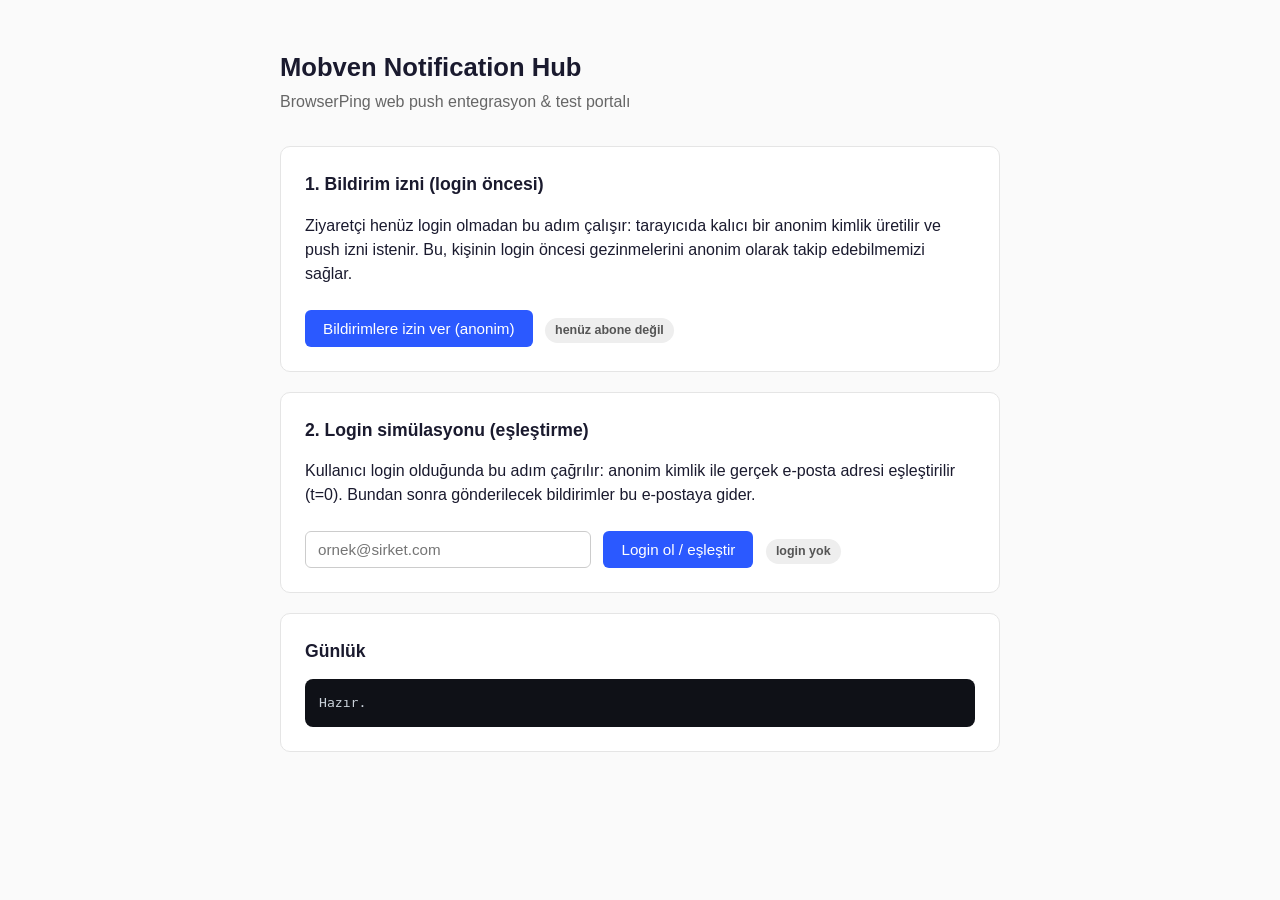
==== index.html @ 8e175962 "Mobven Notification Hub: BrowserPing web push test portalı" ====
<!DOCTYPE html>
<html lang="tr">
<head>
<meta charset="UTF-8" />
<meta name="viewport" content="width=device-width, initial-scale=1.0" />
<title>Mobven Notification Hub</title>
<style>
  :root { color-scheme: light; }
  body {
    font-family: -apple-system, BlinkMacSystemFont, "Segoe UI", sans-serif;
    max-width: 720px;
    margin: 48px auto;
    padding: 0 20px;
    color: #1a1a2e;
    background: #fafafa;
    line-height: 1.5;
  }
  h1 { font-size: 1.6rem; margin-bottom: 4px; }
  .subtitle { color: #666; margin-top: 0; margin-bottom: 32px; }
  .card {
    background: #fff;
    border: 1px solid #e5e5e5;
    border-radius: 10px;
    padding: 24px;
    margin-bottom: 20px;
  }
  .card h2 { font-size: 1.1rem; margin-top: 0; }
  button {
    background: #2b59ff;
    color: #fff;
    border: none;
    padding: 10px 18px;
    border-radius: 6px;
    font-size: 0.95rem;
    cursor: pointer;
    margin-right: 8px;
    margin-top: 8px;
  }
  button:hover { background: #1e46d6; }
  button.secondary { background: #eee; color: #333; }
  button.secondary:hover { background: #ddd; }
  input[type="email"] {
    padding: 9px 12px;
    border: 1px solid #ccc;
    border-radius: 6px;
    font-size: 0.95rem;
    width: 260px;
    margin-right: 8px;
  }
  #log {
    font-family: ui-monospace, "SF Mono", Consolas, monospace;
    font-size: 0.82rem;
    background: #0f1117;
    color: #c9d1d9;
    padding: 14px;
    border-radius: 8px;
    max-height: 240px;
    overflow-y: auto;
    white-space: pre-wrap;
    word-break: break-all;
  }
  .status-pill {
    display: inline-block;
    padding: 3px 10px;
    border-radius: 999px;
    font-size: 0.78rem;
    font-weight: 600;
    background: #eee;
    color: #555;
  }
  .status-pill.ok { background: #dcfce7; color: #166534; }
  .status-pill.warn { background: #fef3c7; color: #92400e; }
</style>
</head>
<body>

  <h1>Mobven Notification Hub</h1>
  <p class="subtitle">BrowserPing web push entegrasyon &amp; test portalı</p>

  <div class="card">
    <h2>1. Bildirim izni (login öncesi)</h2>
    <p>
      Ziyaretçi henüz login olmadan bu adım çalışır: tarayıcıda kalıcı bir
      anonim kimlik üretilir ve push izni istenir. Bu, kişinin login öncesi
      gezinmelerini anonim olarak takip edebilmemizi sağlar.
    </p>
    <button id="btn-anon">Bildirimlere izin ver (anonim)</button>
    <span id="anon-status" class="status-pill">henüz abone değil</span>
  </div>

  <div class="card">
    <h2>2. Login simülasyonu (eşleştirme)</h2>
    <p>
      Kullanıcı login olduğunda bu adım çağrılır: anonim kimlik ile gerçek
      e-posta adresi eşleştirilir (t=0). Bundan sonra gönderilecek bildirimler
      bu e-postaya gider.
    </p>
    <input type="email" id="email-input" placeholder="ornek@sirket.com" />
    <button id="btn-identify">Login ol / eşleştir</button>
    <span id="identify-status" class="status-pill">login yok</span>
  </div>

  <div class="card">
    <h2>Günlük</h2>
    <div id="log">Hazır.</div>
  </div>

  <script src="webpush-client.js"></script>
  <script>
    BrowserPing.init({
      vapidPublicKey: "BHjzvzgEEaqyoka-PdMGo0NgqEXYK7MZ83EW4vQsz1myQFbYdkXai9aOv2mpK-hVmbwad2Q1nrPabNBbcuj3fD4",
      registerEndpoint: "https://browserping-prod-func.azurewebsites.net/api/registerInstallation",
      swPath: "sw.js",
    });

    const logEl = document.getElementById('log');
    function log(msg) {
      const time = new Date().toLocaleTimeString('tr-TR');
      logEl.textContent += `\n[${time}] ${msg}`;
      logEl.scrollTop = logEl.scrollHeight;
    }

    document.getElementById('btn-anon').addEventListener('click', async function () {
      const pill = document.getElementById('anon-status');
      try {
        log('Anonim abonelik başlatılıyor...');
        const result = await BrowserPing.subscribeAnonymous();
        log('Sonuç: ' + JSON.stringify(result));
        if (result.registered) {
          pill.textContent = 'abone: ' + result.anonId;
          pill.className = 'status-pill ok';
        } else if (result.permission && result.permission !== 'granted') {
          pill.textContent = 'izin verilmedi (' + result.permission + ')';
          pill.className = 'status-pill warn';
        } else if (result.supported === false) {
          pill.textContent = 'tarayıcı desteklemiyor';
          pill.className = 'status-pill warn';
        }
      } catch (e) {
        log('HATA: ' + e.message);
        pill.textContent = 'hata';
        pill.className = 'status-pill warn';
      }
    });

    document.getElementById('btn-identify').addEventListener('click', async function () {
      const pill = document.getElementById('identify-status');
      const email = document.getElementById('email-input').value.trim();
      if (!email) {
        log('Önce bir e-posta adresi gir.');
        return;
      }
      try {
        log('Eşleştirme yapılıyor: ' + email);
        const result = await BrowserPing.identify(email);
        log('Sonuç: ' + JSON.stringify(result));
        if (result.registered) {
          pill.textContent = 'eşleşti: ' + email;
          pill.className = 'status-pill ok';
        } else if (result.permission && result.permission !== 'granted') {
          pill.textContent = 'izin verilmedi (' + result.permission + ')';
          pill.className = 'status-pill warn';
        }
      } catch (e) {
        log('HATA: ' + e.message);
        pill.textContent = 'hata';
        pill.className = 'status-pill warn';
      }
    });
  </script>

</body>
</html>
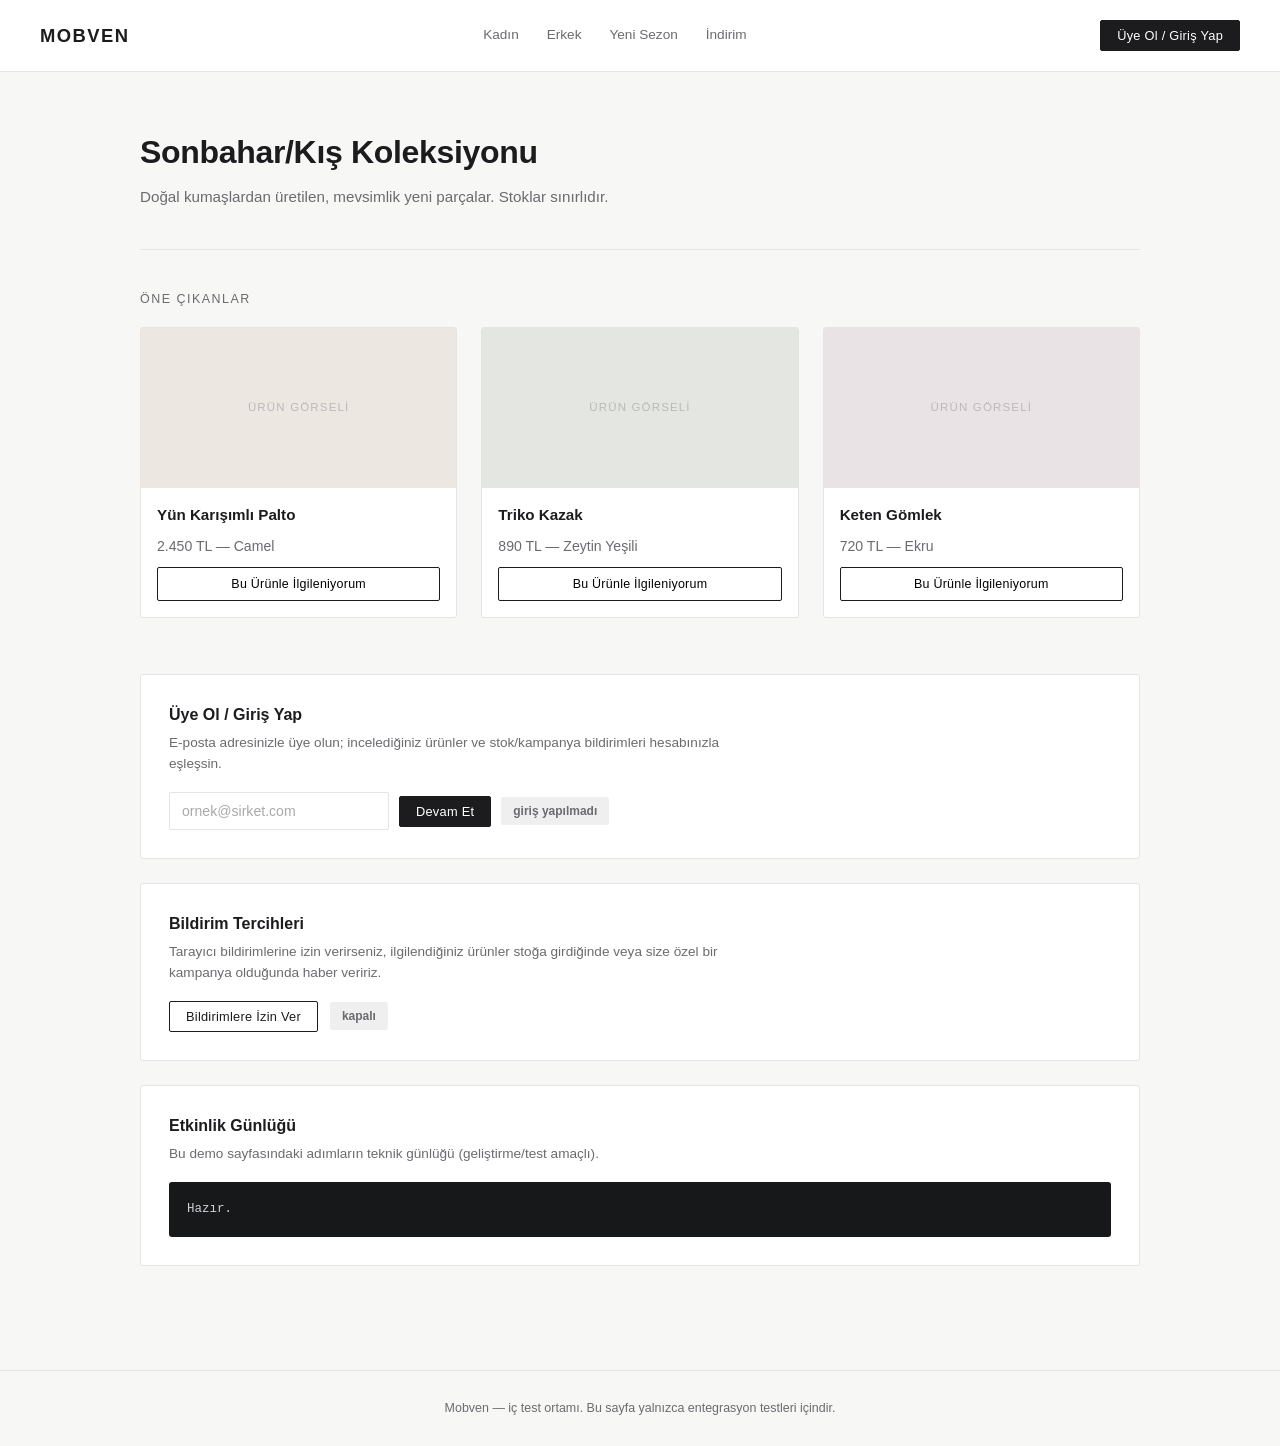
==== commit c38ccacd: "Mobven demo: tekstil e-ticaret senaryosu (ürün ilgisi, üye ol/login, push eşleştirme)" ====
--- a/index.html
+++ b/index.html
@@ -3,107 +3,321 @@
 <head>
 <meta charset="UTF-8" />
 <meta name="viewport" content="width=device-width, initial-scale=1.0" />
-<title>Mobven Notification Hub</title>
+<title>Mobven — Koleksiyon</title>
 <style>
-  :root { color-scheme: light; }
+  :root {
+    color-scheme: light;
+    --ink: #1c1c1e;
+    --muted: #6b6b70;
+    --line: #e4e4e6;
+    --surface: #ffffff;
+    --bg: #f7f7f5;
+    --accent: #1c1c1e;
+    --accent-soft: #efefef;
+    --ok-bg: #eaf3ec;
+    --ok-ink: #285c3b;
+    --warn-bg: #f6efe3;
+    --warn-ink: #7a5a20;
+  }
+  * { box-sizing: border-box; }
   body {
-    font-family: -apple-system, BlinkMacSystemFont, "Segoe UI", sans-serif;
-    max-width: 720px;
-    margin: 48px auto;
-    padding: 0 20px;
-    color: #1a1a2e;
-    background: #fafafa;
+    margin: 0;
+    font-family: "Helvetica Neue", Arial, sans-serif;
+    background: var(--bg);
+    color: var(--ink);
     line-height: 1.5;
   }
-  h1 { font-size: 1.6rem; margin-bottom: 4px; }
-  .subtitle { color: #666; margin-top: 0; margin-bottom: 32px; }
-  .card {
+  header.site {
+    display: flex;
+    align-items: center;
+    justify-content: space-between;
+    padding: 20px 40px;
+    border-bottom: 1px solid var(--line);
+    background: var(--surface);
+    position: sticky;
+    top: 0;
+    z-index: 10;
+  }
+  .logo {
+    font-size: 1.15rem;
+    font-weight: 700;
+    letter-spacing: 0.08em;
+    text-transform: uppercase;
+  }
+  nav.site {
+    display: flex;
+    gap: 28px;
+    font-size: 0.85rem;
+    color: var(--muted);
+  }
+  nav.site a { color: var(--muted); text-decoration: none; }
+  .account-area {
+    display: flex;
+    align-items: center;
+    gap: 12px;
+    font-size: 0.85rem;
+  }
+  .pill-btn {
+    border: 1px solid var(--ink);
+    background: transparent;
+    color: var(--ink);
+    padding: 7px 16px;
+    font-size: 0.8rem;
+    letter-spacing: 0.02em;
+    cursor: pointer;
+    border-radius: 2px;
+  }
+  .pill-btn:hover { background: var(--ink); color: #fff; }
+  .pill-btn.filled { background: var(--ink); color: #fff; }
+  .pill-btn.filled:hover { opacity: 0.85; }
+
+  main { max-width: 1080px; margin: 0 auto; padding: 0 40px 80px; }
+
+  .hero {
+    padding: 56px 0 40px;
+    border-bottom: 1px solid var(--line);
+    margin-bottom: 40px;
+  }
+  .hero h1 {
+    font-size: 2rem;
+    font-weight: 600;
+    margin: 0 0 10px;
+    letter-spacing: -0.01em;
+  }
+  .hero p { color: var(--muted); max-width: 520px; margin: 0; font-size: 0.95rem; }
+
+  .section-title {
+    font-size: 0.78rem;
+    text-transform: uppercase;
+    letter-spacing: 0.12em;
+    color: var(--muted);
+    margin: 0 0 18px;
+  }
+
+  .grid {
+    display: grid;
+    grid-template-columns: repeat(3, 1fr);
+    gap: 24px;
+    margin-bottom: 56px;
+  }
+  .product {
+    background: var(--surface);
+    border: 1px solid var(--line);
+    border-radius: 3px;
+    overflow: hidden;
+    display: flex;
+    flex-direction: column;
+  }
+  .product .swatch {
+    height: 160px;
+    display: flex;
+    align-items: center;
+    justify-content: center;
+    font-size: 0.72rem;
+    letter-spacing: 0.1em;
+    text-transform: uppercase;
+    color: #b9b9bb;
+  }
+  .swatch.s1 { background: #ece7e0; }
+  .swatch.s2 { background: #e3e6e1; }
+  .swatch.s3 { background: #e9e3e6; }
+  .product .body { padding: 16px; flex: 1; display: flex; flex-direction: column; gap: 10px; }
+  .product h3 { font-size: 0.95rem; margin: 0; font-weight: 600; }
+  .product .price { font-size: 0.88rem; color: var(--muted); }
+  .product .actions { margin-top: auto; display: flex; gap: 8px; }
+  .product button {
+    flex: 1;
+    padding: 9px 10px;
+    font-size: 0.78rem;
+    border: 1px solid var(--ink);
+    background: transparent;
+    cursor: pointer;
+    border-radius: 2px;
+    letter-spacing: 0.02em;
+  }
+  .product button.primary { background: var(--ink); color: #fff; }
+  .product button:hover { opacity: 0.8; }
+  .interest-tag {
+    font-size: 0.72rem;
+    color: var(--ok-ink);
+    display: none;
+  }
+  .interest-tag.show { display: inline; }
+
+  .panel {
+    background: var(--surface);
+    border: 1px solid var(--line);
+    border-radius: 3px;
+    padding: 28px;
+    margin-bottom: 24px;
+  }
+  .panel h2 { font-size: 1rem; margin: 0 0 6px; }
+  .panel .desc { color: var(--muted); font-size: 0.85rem; margin: 0 0 18px; max-width: 560px; }
+
+  form.inline { display: flex; gap: 10px; flex-wrap: wrap; align-items: center; }
+  input {
+    padding: 10px 12px;
+    border: 1px solid var(--line);
+    border-radius: 2px;
+    font-size: 0.88rem;
+    min-width: 220px;
     background: #fff;
-    border: 1px solid #e5e5e5;
-    border-radius: 10px;
-    padding: 24px;
-    margin-bottom: 20px;
-  }
-  .card h2 { font-size: 1.1rem; margin-top: 0; }
-  button {
-    background: #2b59ff;
-    color: #fff;
-    border: none;
-    padding: 10px 18px;
-    border-radius: 6px;
-    font-size: 0.95rem;
-    cursor: pointer;
-    margin-right: 8px;
-    margin-top: 8px;
-  }
-  button:hover { background: #1e46d6; }
-  button.secondary { background: #eee; color: #333; }
-  button.secondary:hover { background: #ddd; }
-  input[type="email"] {
-    padding: 9px 12px;
-    border: 1px solid #ccc;
-    border-radius: 6px;
-    font-size: 0.95rem;
-    width: 260px;
-    margin-right: 8px;
-  }
-  #log {
+    color: var(--ink);
+  }
+  input::placeholder { color: #a9a9ab; }
+
+  .status-pill {
+    display: inline-flex;
+    align-items: center;
+    padding: 5px 12px;
+    border-radius: 2px;
+    font-size: 0.75rem;
+    font-weight: 600;
+    background: var(--accent-soft);
+    color: var(--muted);
+  }
+  .status-pill.ok { background: var(--ok-bg); color: var(--ok-ink); }
+  .status-pill.warn { background: var(--warn-bg); color: var(--warn-ink); }
+
+  .account-state {
+    display: none;
+    align-items: center;
+    gap: 10px;
+  }
+  .account-state.show { display: flex; }
+  .guest-actions.hide { display: none; }
+
+  .log-panel {
+    background: #17181a;
+    color: #cfd3d6;
+    border-radius: 3px;
+    padding: 18px;
     font-family: ui-monospace, "SF Mono", Consolas, monospace;
-    font-size: 0.82rem;
-    background: #0f1117;
-    color: #c9d1d9;
-    padding: 14px;
-    border-radius: 8px;
-    max-height: 240px;
+    font-size: 0.78rem;
+    max-height: 220px;
     overflow-y: auto;
     white-space: pre-wrap;
-    word-break: break-all;
-  }
-  .status-pill {
-    display: inline-block;
-    padding: 3px 10px;
-    border-radius: 999px;
+    word-break: break-word;
+  }
+
+  footer.site {
+    border-top: 1px solid var(--line);
+    padding: 28px 40px;
+    color: var(--muted);
     font-size: 0.78rem;
-    font-weight: 600;
-    background: #eee;
-    color: #555;
-  }
-  .status-pill.ok { background: #dcfce7; color: #166534; }
-  .status-pill.warn { background: #fef3c7; color: #92400e; }
+    text-align: center;
+  }
+
+  @media (max-width: 720px) {
+    .grid { grid-template-columns: 1fr; }
+    header.site, main, footer.site { padding-left: 20px; padding-right: 20px; }
+    nav.site { display: none; }
+  }
 </style>
 </head>
 <body>
 
-  <h1>Mobven Notification Hub</h1>
-  <p class="subtitle">BrowserPing web push entegrasyon &amp; test portalı</p>
-
-  <div class="card">
-    <h2>1. Bildirim izni (login öncesi)</h2>
-    <p>
-      Ziyaretçi henüz login olmadan bu adım çalışır: tarayıcıda kalıcı bir
-      anonim kimlik üretilir ve push izni istenir. Bu, kişinin login öncesi
-      gezinmelerini anonim olarak takip edebilmemizi sağlar.
-    </p>
-    <button id="btn-anon">Bildirimlere izin ver (anonim)</button>
-    <span id="anon-status" class="status-pill">henüz abone değil</span>
-  </div>
-
-  <div class="card">
-    <h2>2. Login simülasyonu (eşleştirme)</h2>
-    <p>
-      Kullanıcı login olduğunda bu adım çağrılır: anonim kimlik ile gerçek
-      e-posta adresi eşleştirilir (t=0). Bundan sonra gönderilecek bildirimler
-      bu e-postaya gider.
-    </p>
-    <input type="email" id="email-input" placeholder="ornek@sirket.com" />
-    <button id="btn-identify">Login ol / eşleştir</button>
-    <span id="identify-status" class="status-pill">login yok</span>
-  </div>
-
-  <div class="card">
-    <h2>Günlük</h2>
-    <div id="log">Hazır.</div>
-  </div>
+  <header class="site">
+    <div class="logo">Mobven</div>
+    <nav class="site">
+      <a href="#">Kadın</a>
+      <a href="#">Erkek</a>
+      <a href="#">Yeni Sezon</a>
+      <a href="#">İndirim</a>
+    </nav>
+    <div class="account-area">
+      <div class="guest-actions" id="guest-actions">
+        <button class="pill-btn filled" id="btn-open-login">Üye Ol / Giriş Yap</button>
+      </div>
+      <div class="account-state" id="account-state">
+        <span id="account-email" class="status-pill ok"></span>
+        <button class="pill-btn" id="btn-logout">Çıkış</button>
+      </div>
+    </div>
+  </header>
+
+  <main>
+
+    <div class="hero">
+      <h1>Sonbahar/Kış Koleksiyonu</h1>
+      <p>Doğal kumaşlardan üretilen, mevsimlik yeni parçalar. Stoklar sınırlıdır.</p>
+    </div>
+
+    <p class="section-title">Öne Çıkanlar</p>
+    <div class="grid">
+
+      <div class="product" data-product-id="yun-palto-camel" data-product-name="Yün Karışımlı Palto — Camel">
+        <div class="swatch s1">Ürün Görseli</div>
+        <div class="body">
+          <h3>Yün Karışımlı Palto</h3>
+          <div class="price">2.450 TL — Camel</div>
+          <div class="actions">
+            <button class="btn-interest">Bu Ürünle İlgileniyorum</button>
+          </div>
+          <span class="interest-tag">İlginiz kaydedildi</span>
+        </div>
+      </div>
+
+      <div class="product" data-product-id="triko-kazak-yesil" data-product-name="Triko Kazak — Zeytin Yeşili">
+        <div class="swatch s2">Ürün Görseli</div>
+        <div class="body">
+          <h3>Triko Kazak</h3>
+          <div class="price">890 TL — Zeytin Yeşili</div>
+          <div class="actions">
+            <button class="btn-interest">Bu Ürünle İlgileniyorum</button>
+          </div>
+          <span class="interest-tag">İlginiz kaydedildi</span>
+        </div>
+      </div>
+
+      <div class="product" data-product-id="keten-gomlek-ekru" data-product-name="Keten Gömlek — Ekru">
+        <div class="swatch s3">Ürün Görseli</div>
+        <div class="body">
+          <h3>Keten Gömlek</h3>
+          <div class="price">720 TL — Ekru</div>
+          <div class="actions">
+            <button class="btn-interest">Bu Ürünle İlgileniyorum</button>
+          </div>
+          <span class="interest-tag">İlginiz kaydedildi</span>
+        </div>
+      </div>
+
+    </div>
+
+    <div class="panel" id="panel-login">
+      <h2>Üye Ol / Giriş Yap</h2>
+      <p class="desc">
+        E-posta adresinizle üye olun; incelediğiniz ürünler ve stok/kampanya
+        bildirimleri hesabınızla eşleşsin.
+      </p>
+      <form class="inline" id="form-login">
+        <input type="email" id="login-email" placeholder="ornek@sirket.com" required />
+        <button type="submit" class="pill-btn filled">Devam Et</button>
+        <span id="login-status" class="status-pill">giriş yapılmadı</span>
+      </form>
+    </div>
+
+    <div class="panel">
+      <h2>Bildirim Tercihleri</h2>
+      <p class="desc">
+        Tarayıcı bildirimlerine izin verirseniz, ilgilendiğiniz ürünler stoğa
+        girdiğinde veya size özel bir kampanya olduğunda haber veririz.
+      </p>
+      <div style="display:flex; align-items:center; gap:12px;">
+        <button class="pill-btn" id="btn-enable-push">Bildirimlere İzin Ver</button>
+        <span id="push-status" class="status-pill">kapalı</span>
+      </div>
+    </div>
+
+    <div class="panel">
+      <h2>Etkinlik Günlüğü</h2>
+      <p class="desc">Bu demo sayfasındaki adımların teknik günlüğü (geliştirme/test amaçlı).</p>
+      <div class="log-panel" id="log">Hazır.</div>
+    </div>
+
+  </main>
+
+  <footer class="site">Mobven — iç test ortamı. Bu sayfa yalnızca entegrasyon testleri içindir.</footer>
 
   <script src="webpush-client.js"></script>
   <script>
@@ -120,53 +334,128 @@
       logEl.scrollTop = logEl.scrollHeight;
     }
 
-    document.getElementById('btn-anon').addEventListener('click', async function () {
-      const pill = document.getElementById('anon-status');
+    const STORAGE_LOGIN_KEY = 'mobven_demo_email';
+    const STORAGE_PUSH_KEY = 'mobven_demo_push_enabled';
+
+    function getStoredEmail() {
+      try { return localStorage.getItem(STORAGE_LOGIN_KEY); } catch (e) { return null; }
+    }
+    function setStoredEmail(email) {
       try {
-        log('Anonim abonelik başlatılıyor...');
-        const result = await BrowserPing.subscribeAnonymous();
-        log('Sonuç: ' + JSON.stringify(result));
+        if (email) localStorage.setItem(STORAGE_LOGIN_KEY, email);
+        else localStorage.removeItem(STORAGE_LOGIN_KEY);
+      } catch (e) {}
+    }
+    function getPushEnabled() {
+      try { return localStorage.getItem(STORAGE_PUSH_KEY) === 'true'; } catch (e) { return false; }
+    }
+    function setPushEnabled(v) {
+      try { localStorage.setItem(STORAGE_PUSH_KEY, v ? 'true' : 'false'); } catch (e) {}
+    }
+
+    function renderAccountState() {
+      const email = getStoredEmail();
+      const guestActions = document.getElementById('guest-actions');
+      const accountState = document.getElementById('account-state');
+      const accountEmail = document.getElementById('account-email');
+      const loginStatus = document.getElementById('login-status');
+      const panelLogin = document.getElementById('panel-login');
+
+      if (email) {
+        guestActions.classList.add('hide');
+        accountState.classList.add('show');
+        accountEmail.textContent = email;
+        loginStatus.textContent = 'giriş yapıldı: ' + email;
+        loginStatus.className = 'status-pill ok';
+        panelLogin.style.display = 'none';
+      } else {
+        guestActions.classList.remove('hide');
+        accountState.classList.remove('show');
+        loginStatus.textContent = 'giriş yapılmadı';
+        loginStatus.className = 'status-pill';
+        panelLogin.style.display = '';
+      }
+    }
+
+    function renderPushState() {
+      const pill = document.getElementById('push-status');
+      if (getPushEnabled()) {
+        pill.textContent = 'açık';
+        pill.className = 'status-pill ok';
+      } else {
+        pill.textContent = 'kapalı';
+        pill.className = 'status-pill';
+      }
+    }
+
+    async function ensurePushSubscribed() {
+      const email = getStoredEmail();
+      try {
+        const result = email
+          ? await BrowserPing.identify(email)
+          : await BrowserPing.subscribeAnonymous();
+        log('Push abonelik sonucu: ' + JSON.stringify(result));
         if (result.registered) {
-          pill.textContent = 'abone: ' + result.anonId;
-          pill.className = 'status-pill ok';
+          setPushEnabled(true);
+          renderPushState();
         } else if (result.permission && result.permission !== 'granted') {
-          pill.textContent = 'izin verilmedi (' + result.permission + ')';
-          pill.className = 'status-pill warn';
+          log('Bildirim izni verilmedi (' + result.permission + ').');
         } else if (result.supported === false) {
-          pill.textContent = 'tarayıcı desteklemiyor';
-          pill.className = 'status-pill warn';
+          log('Bu tarayıcı push bildirimlerini desteklemiyor.');
         }
+        return result;
       } catch (e) {
         log('HATA: ' + e.message);
-        pill.textContent = 'hata';
-        pill.className = 'status-pill warn';
+        return null;
       }
-    });
-
-    document.getElementById('btn-identify').addEventListener('click', async function () {
-      const pill = document.getElementById('identify-status');
-      const email = document.getElementById('email-input').value.trim();
-      if (!email) {
-        log('Önce bir e-posta adresi gir.');
-        return;
-      }
-      try {
-        log('Eşleştirme yapılıyor: ' + email);
-        const result = await BrowserPing.identify(email);
-        log('Sonuç: ' + JSON.stringify(result));
-        if (result.registered) {
-          pill.textContent = 'eşleşti: ' + email;
-          pill.className = 'status-pill ok';
-        } else if (result.permission && result.permission !== 'granted') {
-          pill.textContent = 'izin verilmedi (' + result.permission + ')';
-          pill.className = 'status-pill warn';
+    }
+
+    // Ürünle ilgilenme
+    document.querySelectorAll('.btn-interest').forEach(function (btn) {
+      btn.addEventListener('click', async function () {
+        const card = btn.closest('.product');
+        const productName = card.getAttribute('data-product-name');
+        const productId = card.getAttribute('data-product-id');
+        log('Ürünle ilgilenildi: ' + productName + ' (' + productId + ')');
+        card.querySelector('.interest-tag').classList.add('show');
+
+        if (!getPushEnabled()) {
+          await ensurePushSubscribed();
         }
-      } catch (e) {
-        log('HATA: ' + e.message);
-        pill.textContent = 'hata';
-        pill.className = 'status-pill warn';
-      }
-    });
+      });
+    });
+
+    document.getElementById('btn-enable-push').addEventListener('click', async function () {
+      log('Bildirim izni isteniyor...');
+      await ensurePushSubscribed();
+    });
+
+    document.getElementById('btn-open-login').addEventListener('click', function () {
+      document.getElementById('panel-login').scrollIntoView({ behavior: 'smooth' });
+      document.getElementById('login-email').focus();
+    });
+
+    document.getElementById('form-login').addEventListener('submit', async function (e) {
+      e.preventDefault();
+      const email = document.getElementById('login-email').value.trim();
+      if (!email) return;
+
+      log('Giriş yapılıyor / üye olunuyor: ' + email);
+      setStoredEmail(email);
+      renderAccountState();
+
+      await ensurePushSubscribed();
+      log('Hesap oluşturuldu / eşleştirildi: ' + email);
+    });
+
+    document.getElementById('btn-logout').addEventListener('click', function () {
+      log('Çıkış yapıldı.');
+      setStoredEmail(null);
+      renderAccountState();
+    });
+
+    renderAccountState();
+    renderPushState();
   </script>
 
 </body>
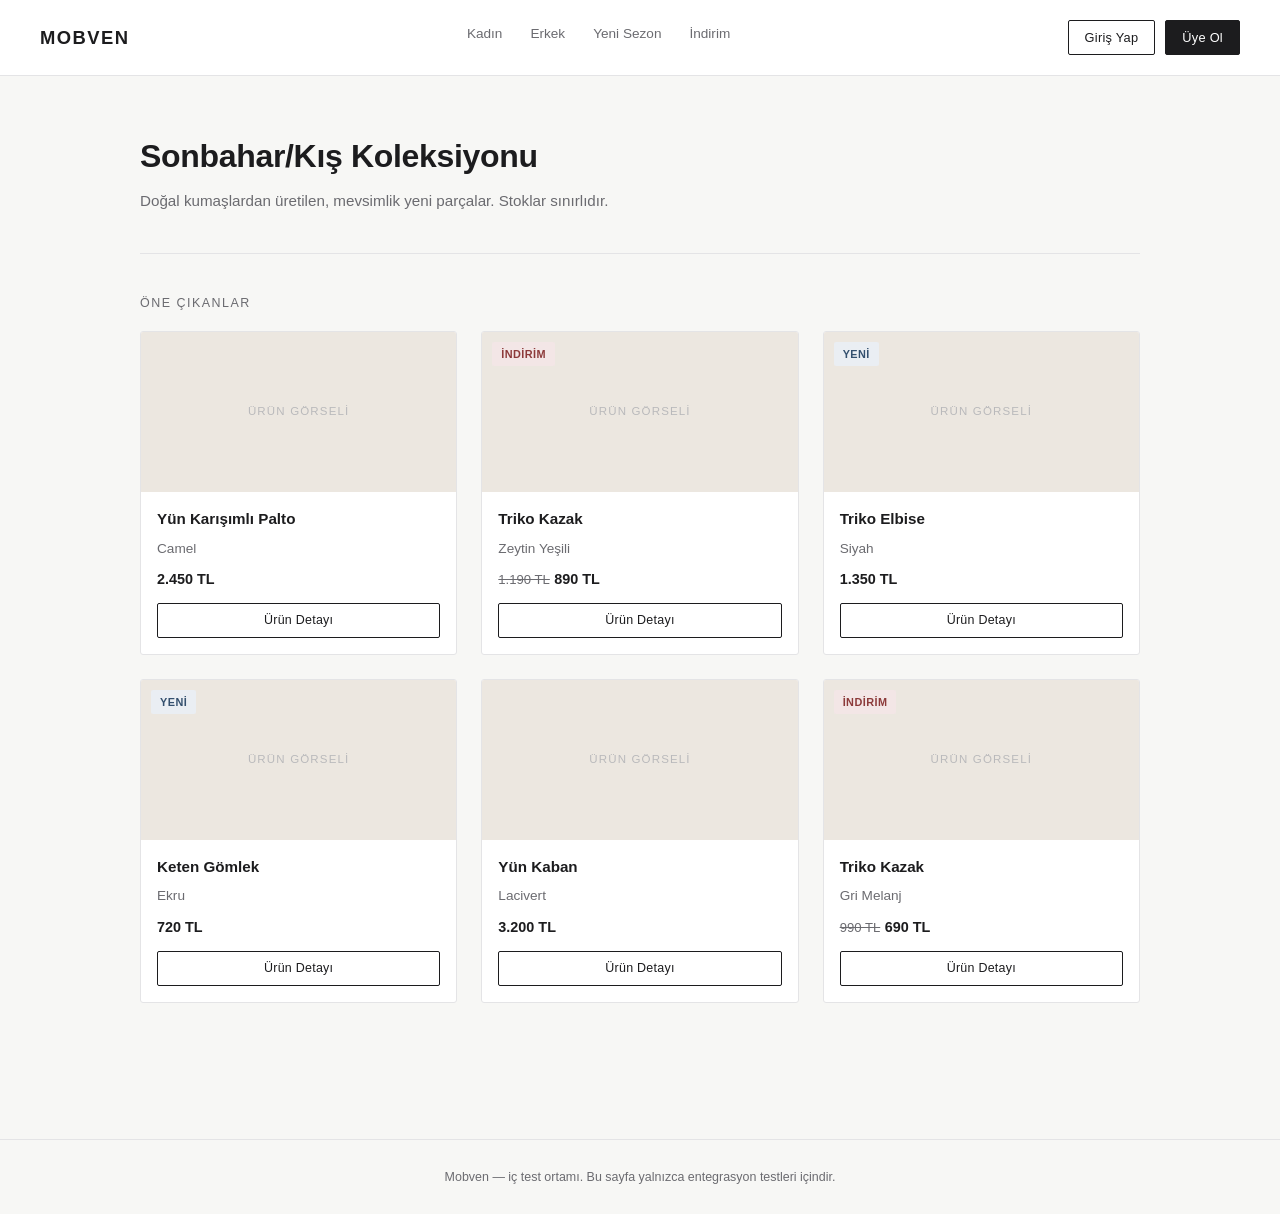
==== commit 2a5ff17b: "Mobven: çok sayfalı demo mağaza (kategori sayfaları, ürün detayları, üye ol/giriş/profil)" ====
--- a/index.html
+++ b/index.html
@@ -3,460 +3,29 @@
 <head>
 <meta charset="UTF-8" />
 <meta name="viewport" content="width=device-width, initial-scale=1.0" />
-<title>Mobven — Koleksiyon</title>
-<style>
-  :root {
-    color-scheme: light;
-    --ink: #1c1c1e;
-    --muted: #6b6b70;
-    --line: #e4e4e6;
-    --surface: #ffffff;
-    --bg: #f7f7f5;
-    --accent: #1c1c1e;
-    --accent-soft: #efefef;
-    --ok-bg: #eaf3ec;
-    --ok-ink: #285c3b;
-    --warn-bg: #f6efe3;
-    --warn-ink: #7a5a20;
-  }
-  * { box-sizing: border-box; }
-  body {
-    margin: 0;
-    font-family: "Helvetica Neue", Arial, sans-serif;
-    background: var(--bg);
-    color: var(--ink);
-    line-height: 1.5;
-  }
-  header.site {
-    display: flex;
-    align-items: center;
-    justify-content: space-between;
-    padding: 20px 40px;
-    border-bottom: 1px solid var(--line);
-    background: var(--surface);
-    position: sticky;
-    top: 0;
-    z-index: 10;
-  }
-  .logo {
-    font-size: 1.15rem;
-    font-weight: 700;
-    letter-spacing: 0.08em;
-    text-transform: uppercase;
-  }
-  nav.site {
-    display: flex;
-    gap: 28px;
-    font-size: 0.85rem;
-    color: var(--muted);
-  }
-  nav.site a { color: var(--muted); text-decoration: none; }
-  .account-area {
-    display: flex;
-    align-items: center;
-    gap: 12px;
-    font-size: 0.85rem;
-  }
-  .pill-btn {
-    border: 1px solid var(--ink);
-    background: transparent;
-    color: var(--ink);
-    padding: 7px 16px;
-    font-size: 0.8rem;
-    letter-spacing: 0.02em;
-    cursor: pointer;
-    border-radius: 2px;
-  }
-  .pill-btn:hover { background: var(--ink); color: #fff; }
-  .pill-btn.filled { background: var(--ink); color: #fff; }
-  .pill-btn.filled:hover { opacity: 0.85; }
-
-  main { max-width: 1080px; margin: 0 auto; padding: 0 40px 80px; }
-
-  .hero {
-    padding: 56px 0 40px;
-    border-bottom: 1px solid var(--line);
-    margin-bottom: 40px;
-  }
-  .hero h1 {
-    font-size: 2rem;
-    font-weight: 600;
-    margin: 0 0 10px;
-    letter-spacing: -0.01em;
-  }
-  .hero p { color: var(--muted); max-width: 520px; margin: 0; font-size: 0.95rem; }
-
-  .section-title {
-    font-size: 0.78rem;
-    text-transform: uppercase;
-    letter-spacing: 0.12em;
-    color: var(--muted);
-    margin: 0 0 18px;
-  }
-
-  .grid {
-    display: grid;
-    grid-template-columns: repeat(3, 1fr);
-    gap: 24px;
-    margin-bottom: 56px;
-  }
-  .product {
-    background: var(--surface);
-    border: 1px solid var(--line);
-    border-radius: 3px;
-    overflow: hidden;
-    display: flex;
-    flex-direction: column;
-  }
-  .product .swatch {
-    height: 160px;
-    display: flex;
-    align-items: center;
-    justify-content: center;
-    font-size: 0.72rem;
-    letter-spacing: 0.1em;
-    text-transform: uppercase;
-    color: #b9b9bb;
-  }
-  .swatch.s1 { background: #ece7e0; }
-  .swatch.s2 { background: #e3e6e1; }
-  .swatch.s3 { background: #e9e3e6; }
-  .product .body { padding: 16px; flex: 1; display: flex; flex-direction: column; gap: 10px; }
-  .product h3 { font-size: 0.95rem; margin: 0; font-weight: 600; }
-  .product .price { font-size: 0.88rem; color: var(--muted); }
-  .product .actions { margin-top: auto; display: flex; gap: 8px; }
-  .product button {
-    flex: 1;
-    padding: 9px 10px;
-    font-size: 0.78rem;
-    border: 1px solid var(--ink);
-    background: transparent;
-    cursor: pointer;
-    border-radius: 2px;
-    letter-spacing: 0.02em;
-  }
-  .product button.primary { background: var(--ink); color: #fff; }
-  .product button:hover { opacity: 0.8; }
-  .interest-tag {
-    font-size: 0.72rem;
-    color: var(--ok-ink);
-    display: none;
-  }
-  .interest-tag.show { display: inline; }
-
-  .panel {
-    background: var(--surface);
-    border: 1px solid var(--line);
-    border-radius: 3px;
-    padding: 28px;
-    margin-bottom: 24px;
-  }
-  .panel h2 { font-size: 1rem; margin: 0 0 6px; }
-  .panel .desc { color: var(--muted); font-size: 0.85rem; margin: 0 0 18px; max-width: 560px; }
-
-  form.inline { display: flex; gap: 10px; flex-wrap: wrap; align-items: center; }
-  input {
-    padding: 10px 12px;
-    border: 1px solid var(--line);
-    border-radius: 2px;
-    font-size: 0.88rem;
-    min-width: 220px;
-    background: #fff;
-    color: var(--ink);
-  }
-  input::placeholder { color: #a9a9ab; }
-
-  .status-pill {
-    display: inline-flex;
-    align-items: center;
-    padding: 5px 12px;
-    border-radius: 2px;
-    font-size: 0.75rem;
-    font-weight: 600;
-    background: var(--accent-soft);
-    color: var(--muted);
-  }
-  .status-pill.ok { background: var(--ok-bg); color: var(--ok-ink); }
-  .status-pill.warn { background: var(--warn-bg); color: var(--warn-ink); }
-
-  .account-state {
-    display: none;
-    align-items: center;
-    gap: 10px;
-  }
-  .account-state.show { display: flex; }
-  .guest-actions.hide { display: none; }
-
-  .log-panel {
-    background: #17181a;
-    color: #cfd3d6;
-    border-radius: 3px;
-    padding: 18px;
-    font-family: ui-monospace, "SF Mono", Consolas, monospace;
-    font-size: 0.78rem;
-    max-height: 220px;
-    overflow-y: auto;
-    white-space: pre-wrap;
-    word-break: break-word;
-  }
-
-  footer.site {
-    border-top: 1px solid var(--line);
-    padding: 28px 40px;
-    color: var(--muted);
-    font-size: 0.78rem;
-    text-align: center;
-  }
-
-  @media (max-width: 720px) {
-    .grid { grid-template-columns: 1fr; }
-    header.site, main, footer.site { padding-left: 20px; padding-right: 20px; }
-    nav.site { display: none; }
-  }
-</style>
+<title>Mobven — Sonbahar/Kış Koleksiyonu</title>
+<link rel="stylesheet" href="assets/style.css" />
 </head>
 <body>
-
-  <header class="site">
-    <div class="logo">Mobven</div>
-    <nav class="site">
-      <a href="#">Kadın</a>
-      <a href="#">Erkek</a>
-      <a href="#">Yeni Sezon</a>
-      <a href="#">İndirim</a>
-    </nav>
-    <div class="account-area">
-      <div class="guest-actions" id="guest-actions">
-        <button class="pill-btn filled" id="btn-open-login">Üye Ol / Giriş Yap</button>
-      </div>
-      <div class="account-state" id="account-state">
-        <span id="account-email" class="status-pill ok"></span>
-        <button class="pill-btn" id="btn-logout">Çıkış</button>
-      </div>
-    </div>
-  </header>
-
+  <header class="site" id="site-header"></header>
   <main>
-
     <div class="hero">
       <h1>Sonbahar/Kış Koleksiyonu</h1>
       <p>Doğal kumaşlardan üretilen, mevsimlik yeni parçalar. Stoklar sınırlıdır.</p>
     </div>
-
     <p class="section-title">Öne Çıkanlar</p>
-    <div class="grid">
-
-      <div class="product" data-product-id="yun-palto-camel" data-product-name="Yün Karışımlı Palto — Camel">
-        <div class="swatch s1">Ürün Görseli</div>
-        <div class="body">
-          <h3>Yün Karışımlı Palto</h3>
-          <div class="price">2.450 TL — Camel</div>
-          <div class="actions">
-            <button class="btn-interest">Bu Ürünle İlgileniyorum</button>
-          </div>
-          <span class="interest-tag">İlginiz kaydedildi</span>
-        </div>
-      </div>
-
-      <div class="product" data-product-id="triko-kazak-yesil" data-product-name="Triko Kazak — Zeytin Yeşili">
-        <div class="swatch s2">Ürün Görseli</div>
-        <div class="body">
-          <h3>Triko Kazak</h3>
-          <div class="price">890 TL — Zeytin Yeşili</div>
-          <div class="actions">
-            <button class="btn-interest">Bu Ürünle İlgileniyorum</button>
-          </div>
-          <span class="interest-tag">İlginiz kaydedildi</span>
-        </div>
-      </div>
-
-      <div class="product" data-product-id="keten-gomlek-ekru" data-product-name="Keten Gömlek — Ekru">
-        <div class="swatch s3">Ürün Görseli</div>
-        <div class="body">
-          <h3>Keten Gömlek</h3>
-          <div class="price">720 TL — Ekru</div>
-          <div class="actions">
-            <button class="btn-interest">Bu Ürünle İlgileniyorum</button>
-          </div>
-          <span class="interest-tag">İlginiz kaydedildi</span>
-        </div>
-      </div>
-
-    </div>
-
-    <div class="panel" id="panel-login">
-      <h2>Üye Ol / Giriş Yap</h2>
-      <p class="desc">
-        E-posta adresinizle üye olun; incelediğiniz ürünler ve stok/kampanya
-        bildirimleri hesabınızla eşleşsin.
-      </p>
-      <form class="inline" id="form-login">
-        <input type="email" id="login-email" placeholder="ornek@sirket.com" required />
-        <button type="submit" class="pill-btn filled">Devam Et</button>
-        <span id="login-status" class="status-pill">giriş yapılmadı</span>
-      </form>
-    </div>
-
-    <div class="panel">
-      <h2>Bildirim Tercihleri</h2>
-      <p class="desc">
-        Tarayıcı bildirimlerine izin verirseniz, ilgilendiğiniz ürünler stoğa
-        girdiğinde veya size özel bir kampanya olduğunda haber veririz.
-      </p>
-      <div style="display:flex; align-items:center; gap:12px;">
-        <button class="pill-btn" id="btn-enable-push">Bildirimlere İzin Ver</button>
-        <span id="push-status" class="status-pill">kapalı</span>
-      </div>
-    </div>
-
-    <div class="panel">
-      <h2>Etkinlik Günlüğü</h2>
-      <p class="desc">Bu demo sayfasındaki adımların teknik günlüğü (geliştirme/test amaçlı).</p>
-      <div class="log-panel" id="log">Hazır.</div>
-    </div>
-
+    <div class="grid" id="product-grid"></div>
   </main>
-
-  <footer class="site">Mobven — iç test ortamı. Bu sayfa yalnızca entegrasyon testleri içindir.</footer>
+  <footer class="site" id="site-footer"></footer>
 
   <script src="webpush-client.js"></script>
+  <script src="assets/site.js"></script>
   <script>
-    BrowserPing.init({
-      vapidPublicKey: "BHjzvzgEEaqyoka-PdMGo0NgqEXYK7MZ83EW4vQsz1myQFbYdkXai9aOv2mpK-hVmbwad2Q1nrPabNBbcuj3fD4",
-      registerEndpoint: "https://browserping-prod-func.azurewebsites.net/api/registerInstallation",
-      swPath: "sw.js",
-    });
-
-    const logEl = document.getElementById('log');
-    function log(msg) {
-      const time = new Date().toLocaleTimeString('tr-TR');
-      logEl.textContent += `\n[${time}] ${msg}`;
-      logEl.scrollTop = logEl.scrollHeight;
-    }
-
-    const STORAGE_LOGIN_KEY = 'mobven_demo_email';
-    const STORAGE_PUSH_KEY = 'mobven_demo_push_enabled';
-
-    function getStoredEmail() {
-      try { return localStorage.getItem(STORAGE_LOGIN_KEY); } catch (e) { return null; }
-    }
-    function setStoredEmail(email) {
-      try {
-        if (email) localStorage.setItem(STORAGE_LOGIN_KEY, email);
-        else localStorage.removeItem(STORAGE_LOGIN_KEY);
-      } catch (e) {}
-    }
-    function getPushEnabled() {
-      try { return localStorage.getItem(STORAGE_PUSH_KEY) === 'true'; } catch (e) { return false; }
-    }
-    function setPushEnabled(v) {
-      try { localStorage.setItem(STORAGE_PUSH_KEY, v ? 'true' : 'false'); } catch (e) {}
-    }
-
-    function renderAccountState() {
-      const email = getStoredEmail();
-      const guestActions = document.getElementById('guest-actions');
-      const accountState = document.getElementById('account-state');
-      const accountEmail = document.getElementById('account-email');
-      const loginStatus = document.getElementById('login-status');
-      const panelLogin = document.getElementById('panel-login');
-
-      if (email) {
-        guestActions.classList.add('hide');
-        accountState.classList.add('show');
-        accountEmail.textContent = email;
-        loginStatus.textContent = 'giriş yapıldı: ' + email;
-        loginStatus.className = 'status-pill ok';
-        panelLogin.style.display = 'none';
-      } else {
-        guestActions.classList.remove('hide');
-        accountState.classList.remove('show');
-        loginStatus.textContent = 'giriş yapılmadı';
-        loginStatus.className = 'status-pill';
-        panelLogin.style.display = '';
-      }
-    }
-
-    function renderPushState() {
-      const pill = document.getElementById('push-status');
-      if (getPushEnabled()) {
-        pill.textContent = 'açık';
-        pill.className = 'status-pill ok';
-      } else {
-        pill.textContent = 'kapalı';
-        pill.className = 'status-pill';
-      }
-    }
-
-    async function ensurePushSubscribed() {
-      const email = getStoredEmail();
-      try {
-        const result = email
-          ? await BrowserPing.identify(email)
-          : await BrowserPing.subscribeAnonymous();
-        log('Push abonelik sonucu: ' + JSON.stringify(result));
-        if (result.registered) {
-          setPushEnabled(true);
-          renderPushState();
-        } else if (result.permission && result.permission !== 'granted') {
-          log('Bildirim izni verilmedi (' + result.permission + ').');
-        } else if (result.supported === false) {
-          log('Bu tarayıcı push bildirimlerini desteklemiyor.');
-        }
-        return result;
-      } catch (e) {
-        log('HATA: ' + e.message);
-        return null;
-      }
-    }
-
-    // Ürünle ilgilenme
-    document.querySelectorAll('.btn-interest').forEach(function (btn) {
-      btn.addEventListener('click', async function () {
-        const card = btn.closest('.product');
-        const productName = card.getAttribute('data-product-name');
-        const productId = card.getAttribute('data-product-id');
-        log('Ürünle ilgilenildi: ' + productName + ' (' + productId + ')');
-        card.querySelector('.interest-tag').classList.add('show');
-
-        if (!getPushEnabled()) {
-          await ensurePushSubscribed();
-        }
-      });
-    });
-
-    document.getElementById('btn-enable-push').addEventListener('click', async function () {
-      log('Bildirim izni isteniyor...');
-      await ensurePushSubscribed();
-    });
-
-    document.getElementById('btn-open-login').addEventListener('click', function () {
-      document.getElementById('panel-login').scrollIntoView({ behavior: 'smooth' });
-      document.getElementById('login-email').focus();
-    });
-
-    document.getElementById('form-login').addEventListener('submit', async function (e) {
-      e.preventDefault();
-      const email = document.getElementById('login-email').value.trim();
-      if (!email) return;
-
-      log('Giriş yapılıyor / üye olunuyor: ' + email);
-      setStoredEmail(email);
-      renderAccountState();
-
-      await ensurePushSubscribed();
-      log('Hesap oluşturuldu / eşleştirildi: ' + email);
-    });
-
-    document.getElementById('btn-logout').addEventListener('click', function () {
-      log('Çıkış yapıldı.');
-      setStoredEmail(null);
-      renderAccountState();
-    });
-
-    renderAccountState();
-    renderPushState();
+    const ROOT = '';
+    MobvenSite.initPush(ROOT);
+    MobvenSite.renderHeader(ROOT, null);
+    MobvenSite.renderFooter();
+    MobvenSite.renderProductGrid('product-grid', MobvenSite.getCatalog(), ROOT);
   </script>
-
 </body>
 </html>
--- a/assets/style.css
+++ b/assets/style.css
@@ -0,0 +1,156 @@
+:root {
+  color-scheme: light;
+  --ink: #1c1c1e;
+  --muted: #6b6b70;
+  --line: #e4e4e6;
+  --surface: #ffffff;
+  --bg: #f7f7f5;
+  --accent-soft: #efefef;
+  --ok-bg: #eaf3ec;
+  --ok-ink: #285c3b;
+  --warn-bg: #f6efe3;
+  --warn-ink: #7a5a20;
+  --sale-bg: #f3e6e6;
+  --sale-ink: #8c3a3a;
+  --new-bg: #eaeef3;
+  --new-ink: #34506e;
+}
+* { box-sizing: border-box; }
+body {
+  margin: 0;
+  font-family: "Helvetica Neue", Arial, sans-serif;
+  background: var(--bg);
+  color: var(--ink);
+  line-height: 1.5;
+}
+a { color: inherit; }
+
+header.site {
+  display: flex;
+  align-items: center;
+  justify-content: space-between;
+  padding: 20px 40px;
+  border-bottom: 1px solid var(--line);
+  background: var(--surface);
+  position: sticky;
+  top: 0;
+  z-index: 10;
+}
+.logo { font-size: 1.15rem; font-weight: 700; letter-spacing: 0.08em; text-transform: uppercase; }
+.logo a { text-decoration: none; color: var(--ink); }
+nav.site { display: flex; gap: 28px; font-size: 0.85rem; color: var(--muted); }
+nav.site a { text-decoration: none; color: var(--muted); padding-bottom: 4px; border-bottom: 2px solid transparent; }
+nav.site a.active { color: var(--ink); border-bottom-color: var(--ink); }
+.account-area { display: flex; align-items: center; gap: 12px; font-size: 0.85rem; }
+.account-link { text-decoration: none; font-weight: 600; padding: 7px 4px; }
+.guest-actions { display: flex; gap: 10px; }
+
+.pill-btn {
+  display: inline-flex;
+  align-items: center;
+  justify-content: center;
+  border: 1px solid var(--ink);
+  background: transparent;
+  color: var(--ink);
+  padding: 7px 16px;
+  font-size: 0.8rem;
+  letter-spacing: 0.02em;
+  cursor: pointer;
+  border-radius: 2px;
+  text-decoration: none;
+}
+.pill-btn:hover { background: var(--ink); color: #fff; }
+.pill-btn.filled { background: var(--ink); color: #fff; }
+.pill-btn.filled:hover { opacity: 0.85; }
+
+main { max-width: 1080px; margin: 0 auto; padding: 0 40px 80px; }
+main.narrow { max-width: 520px; padding-top: 56px; }
+
+.hero { padding: 56px 0 40px; border-bottom: 1px solid var(--line); margin-bottom: 40px; }
+.hero.small { padding: 40px 0 28px; margin-bottom: 32px; }
+.hero h1 { font-size: 2rem; font-weight: 600; margin: 0 0 10px; letter-spacing: -0.01em; }
+.hero.small h1 { font-size: 1.5rem; }
+.hero p { color: var(--muted); max-width: 520px; margin: 0; font-size: 0.95rem; }
+
+.section-title { font-size: 0.78rem; text-transform: uppercase; letter-spacing: 0.12em; color: var(--muted); margin: 0 0 18px; }
+
+.grid { display: grid; grid-template-columns: repeat(3, 1fr); gap: 24px; margin-bottom: 56px; }
+.product { background: var(--surface); border: 1px solid var(--line); border-radius: 3px; overflow: hidden; display: flex; flex-direction: column; }
+.swatch-link { text-decoration: none; }
+.product .swatch {
+  height: 160px; display: flex; align-items: center; justify-content: center; position: relative;
+  background: #ece7e0; color: #b9b9bb; font-size: 0.72rem; letter-spacing: 0.1em; text-transform: uppercase;
+}
+.product .swatch.large { height: 380px; }
+.badge {
+  position: absolute; top: 10px; left: 10px; font-size: 0.68rem; padding: 4px 9px; border-radius: 2px;
+  text-transform: uppercase; letter-spacing: 0.04em; font-weight: 600;
+}
+.badge-sale { background: var(--sale-bg); color: var(--sale-ink); }
+.badge-new { background: var(--new-bg); color: var(--new-ink); }
+.product .body { padding: 16px; flex: 1; display: flex; flex-direction: column; gap: 8px; }
+.product h3 { font-size: 0.95rem; margin: 0; font-weight: 600; }
+.product h3 a { text-decoration: none; }
+.meta { font-size: 0.85rem; color: var(--muted); }
+.price-old { font-size: 0.82rem; color: var(--muted); text-decoration: line-through; }
+.price-now { font-size: 0.9rem; font-weight: 600; }
+.price.large .price-now { font-size: 1.3rem; }
+.detail-btn { margin-top: 4px; text-align: center; font-size: 0.78rem; }
+
+.panel { background: var(--surface); border: 1px solid var(--line); border-radius: 3px; padding: 28px; margin-bottom: 24px; }
+.panel h2 { font-size: 1rem; margin: 0 0 6px; }
+.panel .desc { color: var(--muted); font-size: 0.85rem; margin: 0 0 18px; max-width: 560px; }
+.panel .desc.small { margin-top: 14px; margin-bottom: 0; }
+
+form.stacked { display: flex; flex-direction: column; gap: 14px; max-width: 360px; }
+form.stacked label { display: flex; flex-direction: column; gap: 6px; font-size: 0.82rem; color: var(--muted); }
+input, form.inline { font-family: inherit; }
+input {
+  padding: 10px 12px; border: 1px solid var(--line); border-radius: 2px; font-size: 0.9rem;
+  background: #fff; color: var(--ink);
+}
+input:disabled { color: var(--muted); background: #f4f4f3; }
+input::placeholder { color: #a9a9ab; }
+form.inline { display: flex; gap: 10px; flex-wrap: wrap; align-items: center; }
+
+.status-pill {
+  display: inline-flex; align-items: center; padding: 5px 12px; border-radius: 2px;
+  font-size: 0.75rem; font-weight: 600; background: var(--accent-soft); color: var(--muted);
+}
+.status-pill.ok { background: var(--ok-bg); color: var(--ok-ink); }
+.status-pill.warn { background: var(--warn-bg); color: var(--warn-ink); }
+
+.breadcrumb { font-size: 0.8rem; color: var(--muted); margin: 32px 0 20px; }
+.breadcrumb a { text-decoration: none; color: var(--muted); }
+.breadcrumb span { color: var(--ink); }
+
+.product-detail { display: grid; grid-template-columns: 1fr 1fr; gap: 40px; margin-bottom: 56px; }
+.detail-body h1 { font-size: 1.5rem; margin: 0 0 8px; font-weight: 600; }
+.detail-body .meta { margin-bottom: 12px; }
+.sizes { margin: 18px 0; }
+.sizes .label { display: block; font-size: 0.78rem; color: var(--muted); margin-bottom: 8px; text-transform: uppercase; letter-spacing: 0.06em; }
+.size-list { display: flex; gap: 8px; flex-wrap: wrap; }
+.size-btn {
+  border: 1px solid var(--line); background: #fff; padding: 8px 14px; font-size: 0.82rem;
+  cursor: pointer; border-radius: 2px;
+}
+.size-btn.selected { border-color: var(--ink); background: var(--ink); color: #fff; }
+.detail-actions { display: flex; gap: 10px; margin-top: 10px; flex-wrap: wrap; }
+.toast { margin-left: 4px; font-size: 0.82rem; color: var(--ok-ink); }
+
+.log-panel {
+  background: #17181a; color: #cfd3d6; border-radius: 3px; padding: 18px;
+  font-family: ui-monospace, "SF Mono", Consolas, monospace; font-size: 0.78rem;
+  max-height: 220px; overflow-y: auto; white-space: pre-wrap; word-break: break-word;
+}
+
+footer.site { border-top: 1px solid var(--line); padding: 28px 40px; color: var(--muted); font-size: 0.78rem; text-align: center; }
+
+@media (max-width: 860px) {
+  .product-detail { grid-template-columns: 1fr; }
+}
+@media (max-width: 720px) {
+  .grid { grid-template-columns: 1fr; }
+  header.site, main, footer.site { padding-left: 20px; padding-right: 20px; }
+  nav.site { display: none; }
+}
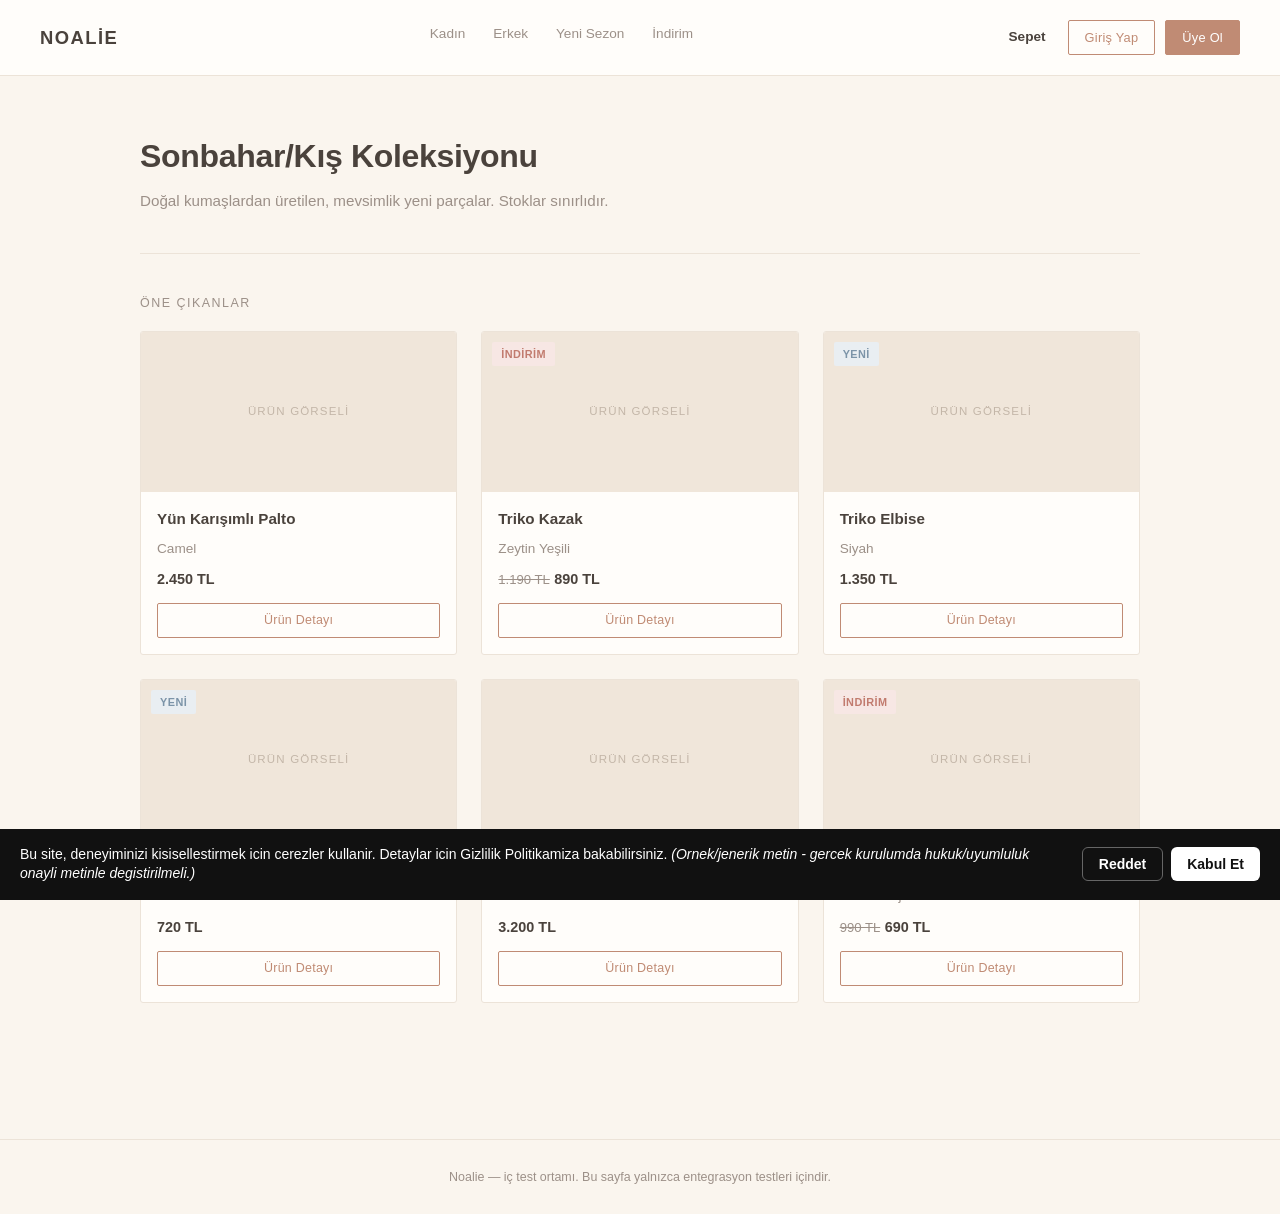
==== commit 59136ec5: "Sepet (cart) akışı ekle, mağazayı Noalie olarak yeniden markala - Gerçek sepete ekleme/çıkarma/mikta" ====
--- a/index.html
+++ b/index.html
@@ -3,8 +3,41 @@
 <head>
 <meta charset="UTF-8" />
 <meta name="viewport" content="width=device-width, initial-scale=1.0" />
-<title>Mobven — Sonbahar/Kış Koleksiyonu</title>
+<title>Noalie — Sonbahar/Kış Koleksiyonu</title>
 <link rel="stylesheet" href="assets/style.css" />
+<script>
+                (function (a, t, i) { var e = "MSCI"; var s = "Analytics"; var o = e + "queue"; a[o] = a[o] || []; var r = a[e] || function (n) { var t = {}; t[s] = {}; function e(e) { while (e.length) { var r = e.pop(); t[s][r] = function (e) { return function () { a[o].push([e, n, arguments]) } }(r) } } var r = "track"; var i = "set"; e([r + "Event", r + "View", r + "Action", i + "Config", i + "Property", i + "User", "initialize", "teardown"]); return t }(i.name); var n = i.name; if (!a[e]) { a[n] = r[s]; a[o].push(["new", n]); setTimeout(function () { var e = "script"; var r = t.createElement(e); r.async = 1; r.src = i.src; var n = t.getElementsByTagName(e)[0]; n.parentNode.insertBefore(r, n) }, 1) } else { a[n] = new r[s] } if (i.user) { a[n].setUser(i.user) } if (i.props) { for (var c in i.props) { a[n].setProperty(c, i.props[c]) } } a[n].initialize(i.cfg) })(window, document, {
+                    src: "https://rdrect-eur1.mkt.dynamics.com/webtracking/WebTracking/WebTracking.bundle.js",
+                    name: "MSCI",
+                    cfg: {
+                        ingestionKey: "9109cd3cfc884abdb8026d0442d43c74-54f97fce-fe77-44f7-bf06-0e27cea05760-7501",
+                        endpointUrl: "https://mobile.events.data.microsoft.com/OneCollector/1.0/",
+                        autoCapture: {
+                            view: true,
+                            click: true
+                        },
+                        orgInfo: {
+                            orgId: "49f6ec1c-0b84-f111-b27b-7c1e5235037c",
+                            orgTenantId: "9a39b261-b2fc-4fc7-a937-ecc31b82d8aa",
+                            orgGeo: "EUR"
+                        }
+                    }
+                });
+        </script>
+
+<!-- CUSTOM TRIGGER SDK (msdynmkt) - web izleme SDK'sindan AYRI.
+     Trigger event'i MSCI (web izleme) uzerinden gonderilirse CI'a ulasir
+     (tetikleyici "Tumlestirildi" olur) ama journey kisiyi cozemez ve
+     YOLCULUK HIC BASLAMAZ. trackEvent/setUser bu SDK uzerinden gitmeli. -->
+<script>
+(function (a, t, i) { var e = "MSEI"; var s = "Analytics"; var o = e + "queue"; a[o] = a[o] || []; var r = a[e] || function (n) { var t = {}; t[s] = {}; function e(e) { while (e.length) { var r = e.pop(); t[s][r] = function (e) { return function () { a[o].push([e, n, arguments]) } }(r) } } var r = "track"; var i = "set"; e([r + "Event", r + "View", r + "Action", i + "Property", i + "User", "initialize", "teardown"]); return t }(i.name); var n = i.name; if (!a[e]) { a[n] = r[s]; a[o].push(["new", n]); setTimeout(function () { var e = "script"; var r = t.createElement(e); r.async = 1; r.src = i.src; var n = t.getElementsByTagName(e)[0]; n.parentNode.insertBefore(r, n) }, 1) } else { a[n] = new r[s] } if (i.user) { a[n].setUser(i.user) } if (i.props) { for (var c in i.props) { a[n].setProperty(c, i.props[c]) } } a[n].initialize(i.cfg) })(window, document, {
+    src: "https://download.pi.dynamics.com/sdk/web/msei-0.js",
+    name: "msdynmkt",
+    cfg: { ingestionKey: "9109cd3cfc884abdb8026d0442d43c74-54f97fce-fe77-44f7-bf06-0e27cea05760-7501" }
+});
+</script>
+
+
 </head>
 <body>
   <header class="site" id="site-header"></header>
@@ -20,12 +53,15 @@
 
   <script src="webpush-client.js"></script>
   <script src="assets/site.js"></script>
+  <script src="pulse-client.js"></script>
   <script>
     const ROOT = '';
-    MobvenSite.initPush(ROOT);
-    MobvenSite.renderHeader(ROOT, null);
-    MobvenSite.renderFooter();
-    MobvenSite.renderProductGrid('product-grid', MobvenSite.getCatalog(), ROOT);
+    NoalieSite.initPush(ROOT);
+    NoalieSite.renderHeader(ROOT, null);
+    NoalieSite.renderFooter();
+    Pulse.init({ endpoint: 'https://pulse-prod-func.azurewebsites.net/api' });
+    Pulse.trackPageView({ category: 'anasayfa' });
+    NoalieSite.renderProductGrid('product-grid', NoalieSite.getCatalog(), ROOT);
   </script>
 </body>
 </html>
--- a/assets/style.css
+++ b/assets/style.css
@@ -1,19 +1,21 @@
 :root {
   color-scheme: light;
-  --ink: #1c1c1e;
-  --muted: #6b6b70;
-  --line: #e4e4e6;
-  --surface: #ffffff;
-  --bg: #f7f7f5;
-  --accent-soft: #efefef;
-  --ok-bg: #eaf3ec;
-  --ok-ink: #285c3b;
-  --warn-bg: #f6efe3;
-  --warn-ink: #7a5a20;
-  --sale-bg: #f3e6e6;
-  --sale-ink: #8c3a3a;
-  --new-bg: #eaeef3;
-  --new-ink: #34506e;
+  --ink: #4a423c;
+  --muted: #9c9088;
+  --line: #ece3d8;
+  --surface: #fffdfa;
+  --bg: #faf5ee;
+  --accent: #c08b74;
+  --accent-hover: #ab7861;
+  --accent-soft: #f3e6dd;
+  --ok-bg: #eaf1e6;
+  --ok-ink: #6a8759;
+  --warn-bg: #faf0dd;
+  --warn-ink: #b28a4a;
+  --sale-bg: #f7e7e4;
+  --sale-ink: #c17b6e;
+  --new-bg: #e9eef2;
+  --new-ink: #7c94a8;
 }
 * { box-sizing: border-box; }
 body {
@@ -40,18 +42,25 @@
 .logo a { text-decoration: none; color: var(--ink); }
 nav.site { display: flex; gap: 28px; font-size: 0.85rem; color: var(--muted); }
 nav.site a { text-decoration: none; color: var(--muted); padding-bottom: 4px; border-bottom: 2px solid transparent; }
-nav.site a.active { color: var(--ink); border-bottom-color: var(--ink); }
-.account-area { display: flex; align-items: center; gap: 12px; font-size: 0.85rem; }
+nav.site a.active { color: var(--accent); border-bottom-color: var(--accent); }
+.account-area { display: flex; align-items: center; gap: 18px; font-size: 0.85rem; }
 .account-link { text-decoration: none; font-weight: 600; padding: 7px 4px; }
 .guest-actions { display: flex; gap: 10px; }
+
+.cart-link { position: relative; text-decoration: none; color: var(--ink); font-weight: 600; padding: 7px 4px; }
+.cart-count {
+  position: absolute; top: -6px; right: -14px; min-width: 16px; height: 16px; padding: 0 4px;
+  border-radius: 8px; background: var(--accent); color: #fff; font-size: 0.65rem; font-weight: 700;
+  display: flex; align-items: center; justify-content: center; line-height: 1;
+}
 
 .pill-btn {
   display: inline-flex;
   align-items: center;
   justify-content: center;
-  border: 1px solid var(--ink);
+  border: 1px solid var(--accent);
   background: transparent;
-  color: var(--ink);
+  color: var(--accent);
   padding: 7px 16px;
   font-size: 0.8rem;
   letter-spacing: 0.02em;
@@ -59,9 +68,9 @@
   border-radius: 2px;
   text-decoration: none;
 }
-.pill-btn:hover { background: var(--ink); color: #fff; }
-.pill-btn.filled { background: var(--ink); color: #fff; }
-.pill-btn.filled:hover { opacity: 0.85; }
+.pill-btn:hover { background: var(--accent); color: #fff; }
+.pill-btn.filled { background: var(--accent); color: #fff; }
+.pill-btn.filled:hover { background: var(--accent-hover); }
 
 main { max-width: 1080px; margin: 0 auto; padding: 0 40px 80px; }
 main.narrow { max-width: 520px; padding-top: 56px; }
@@ -79,7 +88,7 @@
 .swatch-link { text-decoration: none; }
 .product .swatch {
   height: 160px; display: flex; align-items: center; justify-content: center; position: relative;
-  background: #ece7e0; color: #b9b9bb; font-size: 0.72rem; letter-spacing: 0.1em; text-transform: uppercase;
+  background: #f0e6da; color: #c3b6a8; font-size: 0.72rem; letter-spacing: 0.1em; text-transform: uppercase;
 }
 .product .swatch.large { height: 380px; }
 .badge {
@@ -107,10 +116,10 @@
 input, form.inline { font-family: inherit; }
 input {
   padding: 10px 12px; border: 1px solid var(--line); border-radius: 2px; font-size: 0.9rem;
-  background: #fff; color: var(--ink);
+  background: var(--surface); color: var(--ink);
 }
-input:disabled { color: var(--muted); background: #f4f4f3; }
-input::placeholder { color: #a9a9ab; }
+input:disabled { color: var(--muted); background: #f2ece3; }
+input::placeholder { color: #bdb2a6; }
 form.inline { display: flex; gap: 10px; flex-wrap: wrap; align-items: center; }
 
 .status-pill {
@@ -131,12 +140,46 @@
 .sizes .label { display: block; font-size: 0.78rem; color: var(--muted); margin-bottom: 8px; text-transform: uppercase; letter-spacing: 0.06em; }
 .size-list { display: flex; gap: 8px; flex-wrap: wrap; }
 .size-btn {
-  border: 1px solid var(--line); background: #fff; padding: 8px 14px; font-size: 0.82rem;
+  border: 1px solid var(--line); background: var(--surface); padding: 8px 14px; font-size: 0.82rem;
   cursor: pointer; border-radius: 2px;
 }
-.size-btn.selected { border-color: var(--ink); background: var(--ink); color: #fff; }
+.size-btn.selected { border-color: var(--accent); background: var(--accent); color: #fff; }
 .detail-actions { display: flex; gap: 10px; margin-top: 10px; flex-wrap: wrap; }
 .toast { margin-left: 4px; font-size: 0.82rem; color: var(--ok-ink); }
+
+.cart-lines { display: flex; flex-direction: column; gap: 14px; margin-bottom: 24px; }
+.cart-line {
+  display: grid; grid-template-columns: 88px 1fr auto auto auto; align-items: center; gap: 16px;
+  background: var(--surface); border: 1px solid var(--line); border-radius: 3px; padding: 14px;
+}
+.cart-swatch { height: 72px; font-size: 0.6rem; }
+.cart-line-body h3 { font-size: 0.9rem; margin: 0 0 4px; font-weight: 600; }
+.cart-line-body h3 a { text-decoration: none; }
+.cart-line-qty { display: flex; align-items: center; gap: 10px; }
+.qty-btn {
+  width: 26px; height: 26px; border: 1px solid var(--line); background: var(--surface); border-radius: 2px;
+  cursor: pointer; font-size: 0.9rem; line-height: 1;
+}
+.qty-value { min-width: 16px; text-align: center; font-size: 0.9rem; }
+.cart-line-total { font-weight: 600; font-size: 0.9rem; white-space: nowrap; }
+.cart-line-remove {
+  border: none; background: transparent; color: var(--muted); font-size: 1.1rem; cursor: pointer;
+  width: 26px; height: 26px;
+}
+.cart-line-remove:hover { color: var(--sale-ink); }
+.cart-summary {
+  background: var(--surface); border: 1px solid var(--line); border-radius: 3px; padding: 20px;
+  max-width: 340px; margin-left: auto;
+}
+.cart-summary-total { display: flex; justify-content: space-between; font-size: 1rem; font-weight: 600; margin-bottom: 14px; }
+.cart-summary .pill-btn { width: 100%; }
+
+@media (max-width: 640px) {
+  .cart-line { grid-template-columns: 60px 1fr auto; }
+  .cart-line-total { grid-column: 2 / 3; }
+  .cart-line-remove { grid-column: 3 / 4; }
+  .cart-summary { max-width: none; }
+}
 
 .log-panel {
   background: #17181a; color: #cfd3d6; border-radius: 3px; padding: 18px;
